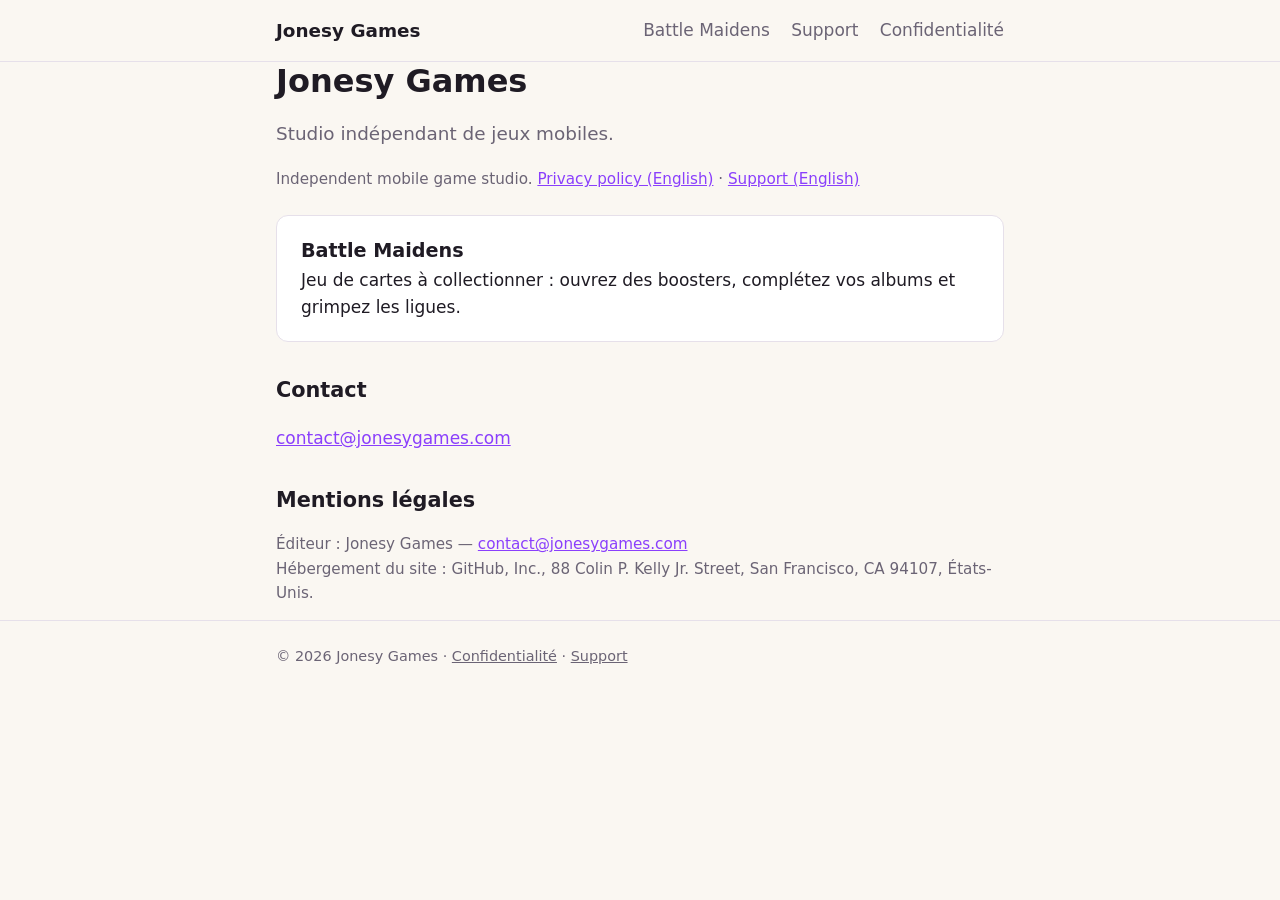
==== index.html @ e8c1fdba "Site studio : accueil, Battle Maidens, confidentialité FR/EN, support, app-ads.txt" ====
<!doctype html>
<html lang="fr">
<head>
  <meta charset="utf-8">
  <meta name="viewport" content="width=device-width, initial-scale=1">
  <title>Jonesy Games</title>
  <meta name="description" content="Jonesy Games, studio indépendant de jeux mobiles.">
  <link rel="icon" href="/favicon.svg" type="image/svg+xml">
  <link rel="stylesheet" href="/style.css">
</head>
<body>
  <header>
    <div class="wrap">
      <a class="brand" href="/">Jonesy Games</a>
      <nav>
        <a href="/battle-maidens/">Battle Maidens</a>
        <a href="/support/">Support</a>
        <a href="/privacy/">Confidentialité</a>
      </nav>
    </div>
  </header>

  <main class="wrap">
    <h1>Jonesy Games</h1>
    <p class="lead">Studio indépendant de jeux mobiles.</p>
    <p class="muted" lang="en">Independent mobile game studio. <a href="/en/privacy/">Privacy policy (English)</a> · <a href="/support/#en">Support (English)</a></p>

    <a class="card" href="/battle-maidens/">
      <strong>Battle Maidens</strong>
      Jeu de cartes à collectionner : ouvrez des boosters, complétez vos albums et grimpez les ligues.
    </a>

    <h2>Contact</h2>
    <p><a href="mailto:contact@jonesygames.com">contact@jonesygames.com</a></p>

    <h2>Mentions légales</h2>
    <p class="muted">
      Éditeur : Jonesy Games — <a href="mailto:contact@jonesygames.com">contact@jonesygames.com</a><br>
      Hébergement du site : GitHub, Inc., 88 Colin P. Kelly Jr. Street, San Francisco, CA 94107, États-Unis.
    </p>
  </main>

  <footer>
    <div class="wrap">© 2026 Jonesy Games · <a href="/privacy/">Confidentialité</a> · <a href="/support/">Support</a></div>
  </footer>
</body>
</html>
---- style.css ----
:root {
  --bg: #faf7f2;
  --surface: #ffffff;
  --text: #1f1b24;
  --muted: #6b6475;
  --accent: #8a3ffc;
  --border: #e6e0ea;
  color-scheme: light dark;
}

@media (prefers-color-scheme: dark) {
  :root {
    --bg: #15131a;
    --surface: #1f1c26;
    --text: #ece8f1;
    --muted: #a59eb0;
    --accent: #b88cff;
    --border: #322d3c;
  }
}

* { box-sizing: border-box; }

body {
  margin: 0;
  background: var(--bg);
  color: var(--text);
  font: 17px/1.6 system-ui, -apple-system, "Segoe UI", Roboto, sans-serif;
}

.wrap {
  max-width: 760px;
  margin: 0 auto;
  padding: 0 16px;
}

header {
  border-bottom: 1px solid var(--border);
}

header .wrap {
  display: flex;
  flex-wrap: wrap;
  align-items: center;
  justify-content: space-between;
  gap: 8px 24px;
  padding-top: 16px;
  padding-bottom: 16px;
}

.brand {
  font-weight: 700;
  font-size: 1.15rem;
  color: var(--text);
  text-decoration: none;
}

nav a {
  margin-left: 16px;
  color: var(--muted);
  text-decoration: none;
}

nav a:first-child { margin-left: 0; }
nav a:hover { color: var(--accent); }

main { padding: 32px 0 48px; }

h1 { font-size: 2rem; line-height: 1.2; margin: 0 0 16px; }
h2 { font-size: 1.3rem; margin: 32px 0 8px; }
h3 { font-size: 1.05rem; margin: 24px 0 4px; }

a { color: var(--accent); }

.lead { font-size: 1.15rem; color: var(--muted); }
.muted { color: var(--muted); font-size: 0.95rem; }

.card {
  display: block;
  margin-top: 24px;
  padding: 20px 24px;
  background: var(--surface);
  border: 1px solid var(--border);
  border-radius: 12px;
  color: var(--text);
  text-decoration: none;
}

.card:hover { border-color: var(--accent); }
.card strong { display: block; font-size: 1.2rem; }

.notice {
  padding: 12px 16px;
  border-left: 3px solid var(--accent);
  background: var(--surface);
  border-radius: 4px;
  font-size: 0.95rem;
}

table {
  width: 100%;
  border-collapse: collapse;
  font-size: 0.95rem;
}

th, td {
  text-align: left;
  vertical-align: top;
  padding: 8px;
  border-bottom: 1px solid var(--border);
}

.table-scroll { overflow-x: auto; }

footer {
  border-top: 1px solid var(--border);
  padding: 24px 0;
  color: var(--muted);
  font-size: 0.9rem;
}

footer a { color: var(--muted); }
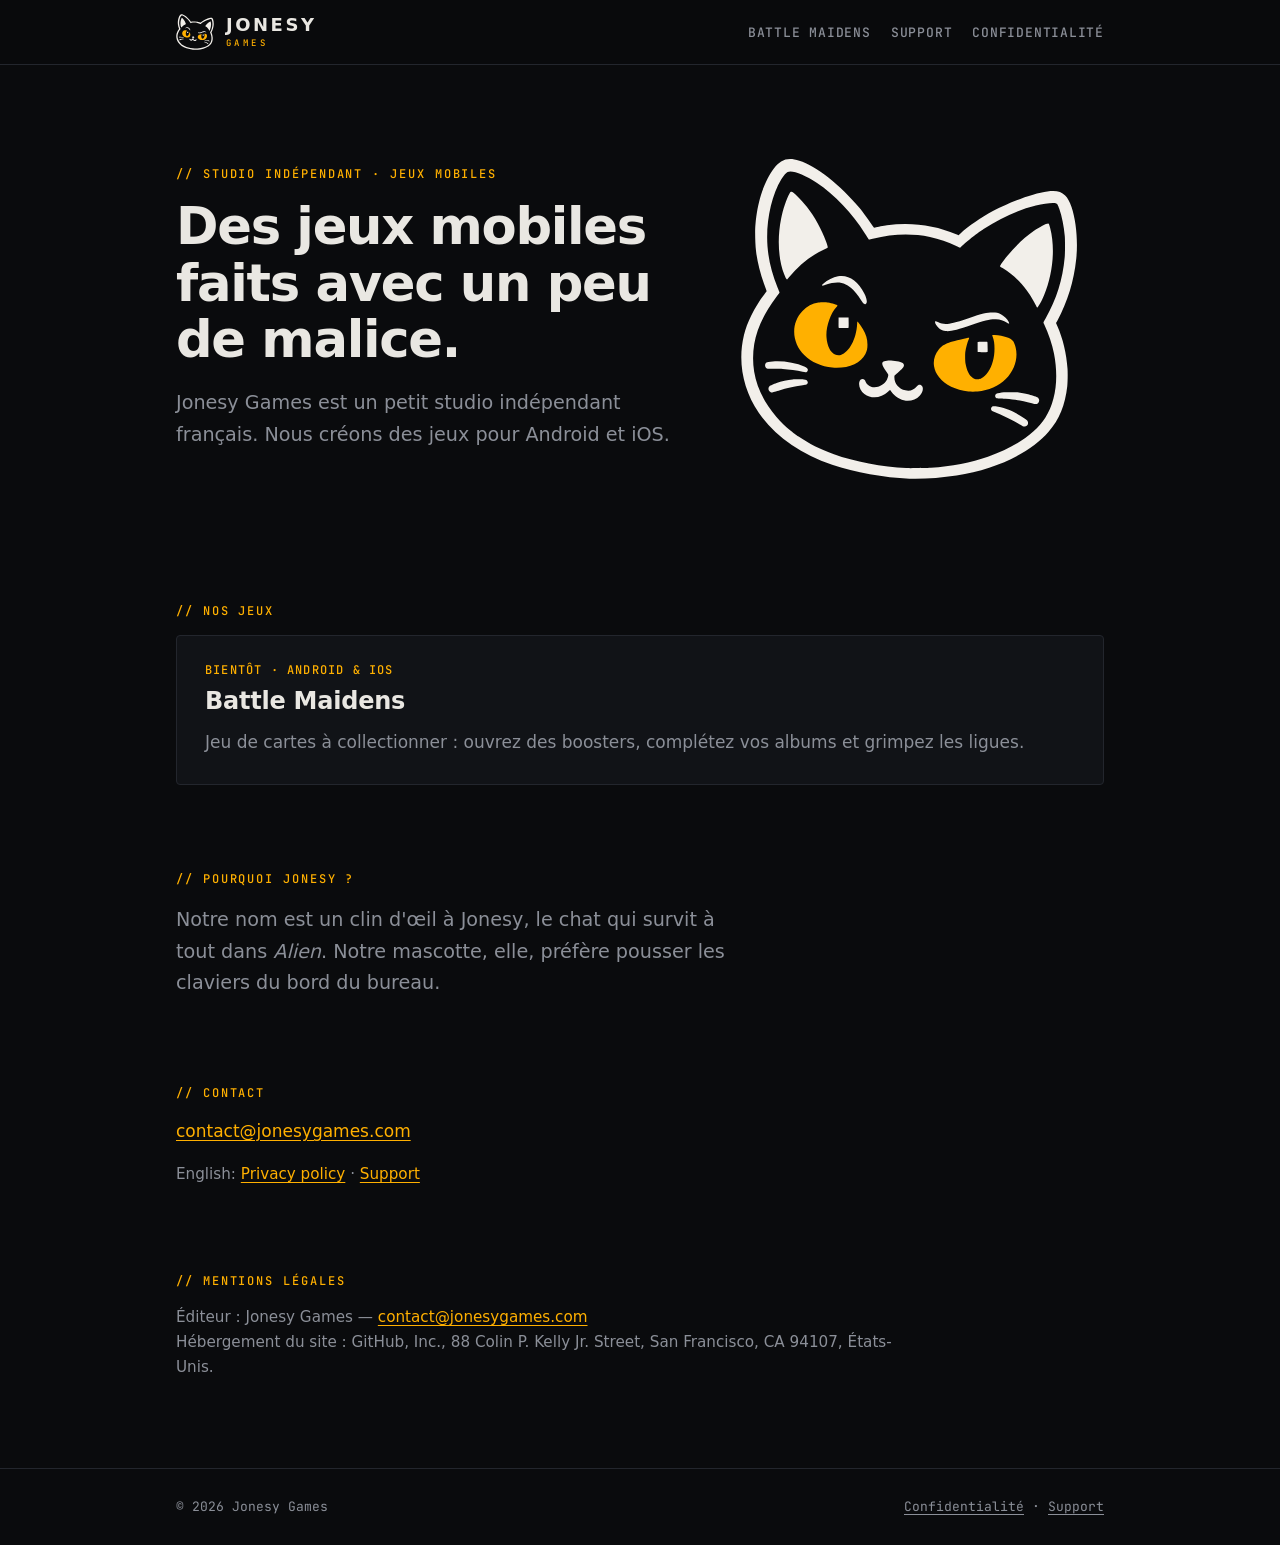
==== commit b35e2479: "Charte sombre, logo Jonesy (chat), favicons et aperçu de partage" ====
--- a/index.html
+++ b/index.html
@@ -5,13 +5,22 @@
   <meta name="viewport" content="width=device-width, initial-scale=1">
   <title>Jonesy Games</title>
   <meta name="description" content="Jonesy Games, studio indépendant de jeux mobiles.">
+  <meta name="theme-color" content="#0a0b0d">
+  <link rel="icon" href="/favicon.ico" sizes="48x48">
+  <link rel="apple-touch-icon" href="/apple-touch-icon.png">
+  <meta property="og:title" content="Jonesy Games">
+  <meta property="og:site_name" content="Jonesy Games">
+  <meta property="og:type" content="website">
+  <meta property="og:url" content="https://jonesygames.com/">
+  <meta property="og:image" content="https://jonesygames.com/og-image.png">
+  <meta property="og:locale" content="fr_FR">
   <link rel="icon" href="/favicon.svg" type="image/svg+xml">
   <link rel="stylesheet" href="/style.css">
 </head>
 <body>
   <header>
     <div class="wrap">
-      <a class="brand" href="/">Jonesy Games</a>
+      <a class="brand" href="/" aria-label="Jonesy Games, accueil"><img src="/logo.svg" alt=""><span class="word">Jonesy<small>games</small></span></a>
       <nav>
         <a href="/battle-maidens/">Battle Maidens</a>
         <a href="/support/">Support</a>
@@ -21,27 +30,46 @@
   </header>
 
   <main class="wrap">
-    <h1>Jonesy Games</h1>
-    <p class="lead">Studio indépendant de jeux mobiles.</p>
-    <p class="muted" lang="en">Independent mobile game studio. <a href="/en/privacy/">Privacy policy (English)</a> · <a href="/support/#en">Support (English)</a></p>
+    <section class="hero">
+      <div>
+        <span class="label">// Studio indépendant · jeux mobiles</span>
+        <h1>Des jeux mobiles faits avec un peu de malice.</h1>
+        <p class="lead">Jonesy Games est un petit studio indépendant français. Nous créons des jeux pour Android et iOS.</p>
+      </div>
+      <img class="hero-cat" src="/logo.svg" width="340" height="323" alt="Jonesy, le chat noir mascotte du studio">
+    </section>
 
-    <a class="card" href="/battle-maidens/">
-      <strong>Battle Maidens</strong>
-      Jeu de cartes à collectionner : ouvrez des boosters, complétez vos albums et grimpez les ligues.
-    </a>
+    <section class="section">
+      <span class="label">// Nos jeux</span>
+      <a class="game" href="/battle-maidens/">
+        <span class="status">Bientôt · Android &amp; iOS</span>
+        <strong>Battle Maidens</strong>
+        <span>Jeu de cartes à collectionner : ouvrez des boosters, complétez vos albums et grimpez les ligues.</span>
+      </a>
+    </section>
 
-    <h2>Contact</h2>
-    <p><a href="mailto:contact@jonesygames.com">contact@jonesygames.com</a></p>
+    <section class="section">
+      <span class="label">// Pourquoi Jonesy ?</span>
+      <p class="lead">Notre nom est un clin d'œil à Jonesy, le chat qui survit à tout dans <i>Alien</i>. Notre mascotte, elle, préfère pousser les claviers du bord du bureau.</p>
+    </section>
 
-    <h2>Mentions légales</h2>
-    <p class="muted">
-      Éditeur : Jonesy Games — <a href="mailto:contact@jonesygames.com">contact@jonesygames.com</a><br>
-      Hébergement du site : GitHub, Inc., 88 Colin P. Kelly Jr. Street, San Francisco, CA 94107, États-Unis.
-    </p>
+    <section class="section">
+      <span class="label">// Contact</span>
+      <p><a href="mailto:contact@jonesygames.com">contact@jonesygames.com</a></p>
+      <p class="muted" lang="en">English: <a href="/en/privacy/">Privacy policy</a> · <a href="/support/#en">Support</a></p>
+    </section>
+
+    <section class="section">
+      <span class="label">// Mentions légales</span>
+      <p class="muted">
+        Éditeur : Jonesy Games — <a href="mailto:contact@jonesygames.com">contact@jonesygames.com</a><br>
+        Hébergement du site : GitHub, Inc., 88 Colin P. Kelly Jr. Street, San Francisco, CA 94107, États-Unis.
+      </p>
+    </section>
   </main>
 
   <footer>
-    <div class="wrap">© 2026 Jonesy Games · <a href="/privacy/">Confidentialité</a> · <a href="/support/">Support</a></div>
+    <div class="wrap"><span>© 2026 Jonesy Games</span><span><a href="/privacy/">Confidentialité</a> · <a href="/support/">Support</a></span></div>
   </footer>
 </body>
 </html>
--- a/style.css
+++ b/style.css
@@ -1,22 +1,26 @@
+@font-face {
+  font-family: "Space Grotesk";
+  src: url(/fonts/space-grotesk-latin.woff2) format("woff2");
+  font-weight: 300 700;
+  font-display: swap;
+}
+
+@font-face {
+  font-family: "JetBrains Mono";
+  src: url(/fonts/jetbrains-mono-latin.woff2) format("woff2");
+  font-weight: 100 800;
+  font-display: swap;
+}
+
 :root {
-  --bg: #faf7f2;
-  --surface: #ffffff;
-  --text: #1f1b24;
-  --muted: #6b6475;
-  --accent: #8a3ffc;
-  --border: #e6e0ea;
-  color-scheme: light dark;
-}
-
-@media (prefers-color-scheme: dark) {
-  :root {
-    --bg: #15131a;
-    --surface: #1f1c26;
-    --text: #ece8f1;
-    --muted: #a59eb0;
-    --accent: #b88cff;
-    --border: #322d3c;
-  }
+  --bg: #0a0b0d;
+  --panel: #111317;
+  --line: #23262d;
+  --text: #e9e7e2;
+  --muted: #8b8f98;
+  --amber: #ffb000;
+  --mono: "JetBrains Mono", ui-monospace, Consolas, monospace;
+  color-scheme: dark;
 }
 
 * { box-sizing: border-box; }
@@ -25,17 +29,29 @@
   margin: 0;
   background: var(--bg);
   color: var(--text);
-  font: 17px/1.6 system-ui, -apple-system, "Segoe UI", Roboto, sans-serif;
-}
+  font: 17px/1.65 "Space Grotesk", system-ui, sans-serif;
+  -webkit-font-smoothing: antialiased;
+}
+
+::selection { background: var(--amber); color: var(--bg); }
 
 .wrap {
-  max-width: 760px;
+  max-width: 960px;
   margin: 0 auto;
   padding: 0 16px;
 }
 
+a { color: var(--amber); text-underline-offset: 3px; }
+
+/* En-tête */
+
 header {
-  border-bottom: 1px solid var(--border);
+  position: sticky;
+  top: 0;
+  z-index: 10;
+  background: rgb(10 11 13 / 0.85);
+  backdrop-filter: blur(10px);
+  border-bottom: 1px solid var(--line);
 }
 
 header .wrap {
@@ -44,79 +60,155 @@
   align-items: center;
   justify-content: space-between;
   gap: 8px 24px;
-  padding-top: 16px;
-  padding-bottom: 16px;
+  padding-top: 14px;
+  padding-bottom: 14px;
 }
 
 .brand {
-  font-weight: 700;
-  font-size: 1.15rem;
+  display: flex;
+  align-items: center;
+  gap: 12px;
   color: var(--text);
   text-decoration: none;
 }
 
+.brand img { width: 38px; height: auto; display: block; }
+
+.word {
+  font-weight: 600;
+  font-size: 18px;
+  letter-spacing: 0.14em;
+  text-transform: uppercase;
+  line-height: 1;
+}
+
+.word small {
+  display: block;
+  margin-top: 5px;
+  font: 500 9px/1 var(--mono);
+  letter-spacing: 0.38em;
+  color: var(--amber);
+}
+
+nav { display: flex; flex-wrap: wrap; gap: 4px 20px; }
+
 nav a {
-  margin-left: 16px;
+  font: 500 13px/1 var(--mono);
+  letter-spacing: 0.06em;
+  text-transform: uppercase;
   color: var(--muted);
   text-decoration: none;
-}
-
-nav a:first-child { margin-left: 0; }
-nav a:hover { color: var(--accent); }
-
-main { padding: 32px 0 48px; }
-
-h1 { font-size: 2rem; line-height: 1.2; margin: 0 0 16px; }
-h2 { font-size: 1.3rem; margin: 32px 0 8px; }
-h3 { font-size: 1.05rem; margin: 24px 0 4px; }
-
-a { color: var(--accent); }
-
-.lead { font-size: 1.15rem; color: var(--muted); }
+  padding: 6px 0;
+}
+
+nav a:hover, nav a[aria-current] { color: var(--text); }
+nav a[aria-current]::before { content: "> "; color: var(--amber); }
+
+/* Contenu */
+
+main.wrap { padding-top: 56px; padding-bottom: 72px; }
+
+h1 {
+  font-size: clamp(2rem, 5vw, 3.2rem);
+  line-height: 1.1;
+  letter-spacing: -0.025em;
+  font-weight: 600;
+  margin: 0 0 20px;
+}
+
+h2 {
+  font-size: 1.4rem;
+  letter-spacing: -0.01em;
+  font-weight: 600;
+  margin: 48px 0 12px;
+}
+
+h3 { font-size: 1.05rem; font-weight: 600; margin: 28px 0 6px; }
+
+.label {
+  display: block;
+  font: 500 12px/1 var(--mono);
+  letter-spacing: 0.16em;
+  text-transform: uppercase;
+  color: var(--amber);
+  margin-bottom: 18px;
+}
+
+.lead { font-size: 1.2rem; color: var(--muted); max-width: 560px; }
 .muted { color: var(--muted); font-size: 0.95rem; }
 
-.card {
-  display: block;
-  margin-top: 24px;
-  padding: 20px 24px;
-  background: var(--surface);
-  border: 1px solid var(--border);
-  border-radius: 12px;
+/* Accueil */
+
+.hero {
+  display: grid;
+  grid-template-columns: 1.3fr 1fr;
+  align-items: center;
+  gap: 32px;
+  min-height: 44vh;
+}
+
+.hero-cat { width: 100%; max-width: 340px; justify-self: center; height: auto; }
+
+@media (max-width: 720px) {
+  .hero { grid-template-columns: 1fr; min-height: 0; }
+  .hero-cat { max-width: 220px; grid-row: 1; }
+}
+
+.section { margin-top: 88px; }
+
+.game {
+  display: grid;
+  gap: 6px;
+  padding: 28px;
+  background: var(--panel);
+  border: 1px solid var(--line);
+  border-radius: 4px;
   color: var(--text);
   text-decoration: none;
-}
-
-.card:hover { border-color: var(--accent); }
-.card strong { display: block; font-size: 1.2rem; }
+  transition: border-color 0.15s;
+}
+
+.game:hover { border-color: var(--amber); }
+.game strong { font-size: 1.5rem; letter-spacing: -0.01em; }
+.game .status { font: 500 12px/1 var(--mono); letter-spacing: 0.1em; text-transform: uppercase; color: var(--amber); }
+.game span:last-child { color: var(--muted); }
 
 .notice {
-  padding: 12px 16px;
-  border-left: 3px solid var(--accent);
-  background: var(--surface);
-  border-radius: 4px;
+  padding: 14px 18px;
+  border-left: 2px solid var(--amber);
+  background: var(--panel);
   font-size: 0.95rem;
 }
 
-table {
-  width: 100%;
-  border-collapse: collapse;
-  font-size: 0.95rem;
-}
+table { width: 100%; border-collapse: collapse; font-size: 0.95rem; }
 
 th, td {
   text-align: left;
   vertical-align: top;
-  padding: 8px;
-  border-bottom: 1px solid var(--border);
-}
+  padding: 10px 8px;
+  border-bottom: 1px solid var(--line);
+}
+
+th { font: 500 12px/1.4 var(--mono); letter-spacing: 0.08em; text-transform: uppercase; color: var(--muted); }
 
 .table-scroll { overflow-x: auto; }
 
+hr { border: 0; border-top: 1px solid var(--line); margin: 64px 0; }
+
+code { font-family: var(--mono); font-size: 0.9em; }
+
+/* Pied de page */
+
 footer {
-  border-top: 1px solid var(--border);
-  padding: 24px 0;
+  border-top: 1px solid var(--line);
+  padding: 28px 0;
   color: var(--muted);
-  font-size: 0.9rem;
-}
-
+  font: 13px/1.6 var(--mono);
+}
+
+footer .wrap { display: flex; flex-wrap: wrap; justify-content: space-between; gap: 8px 24px; }
 footer a { color: var(--muted); }
+footer a:hover { color: var(--text); }
+
+/* Longueur de ligne confortable pour les pages de texte */
+main > p, main > ul, main > ol, main section > p, main section > ol { max-width: 720px; }
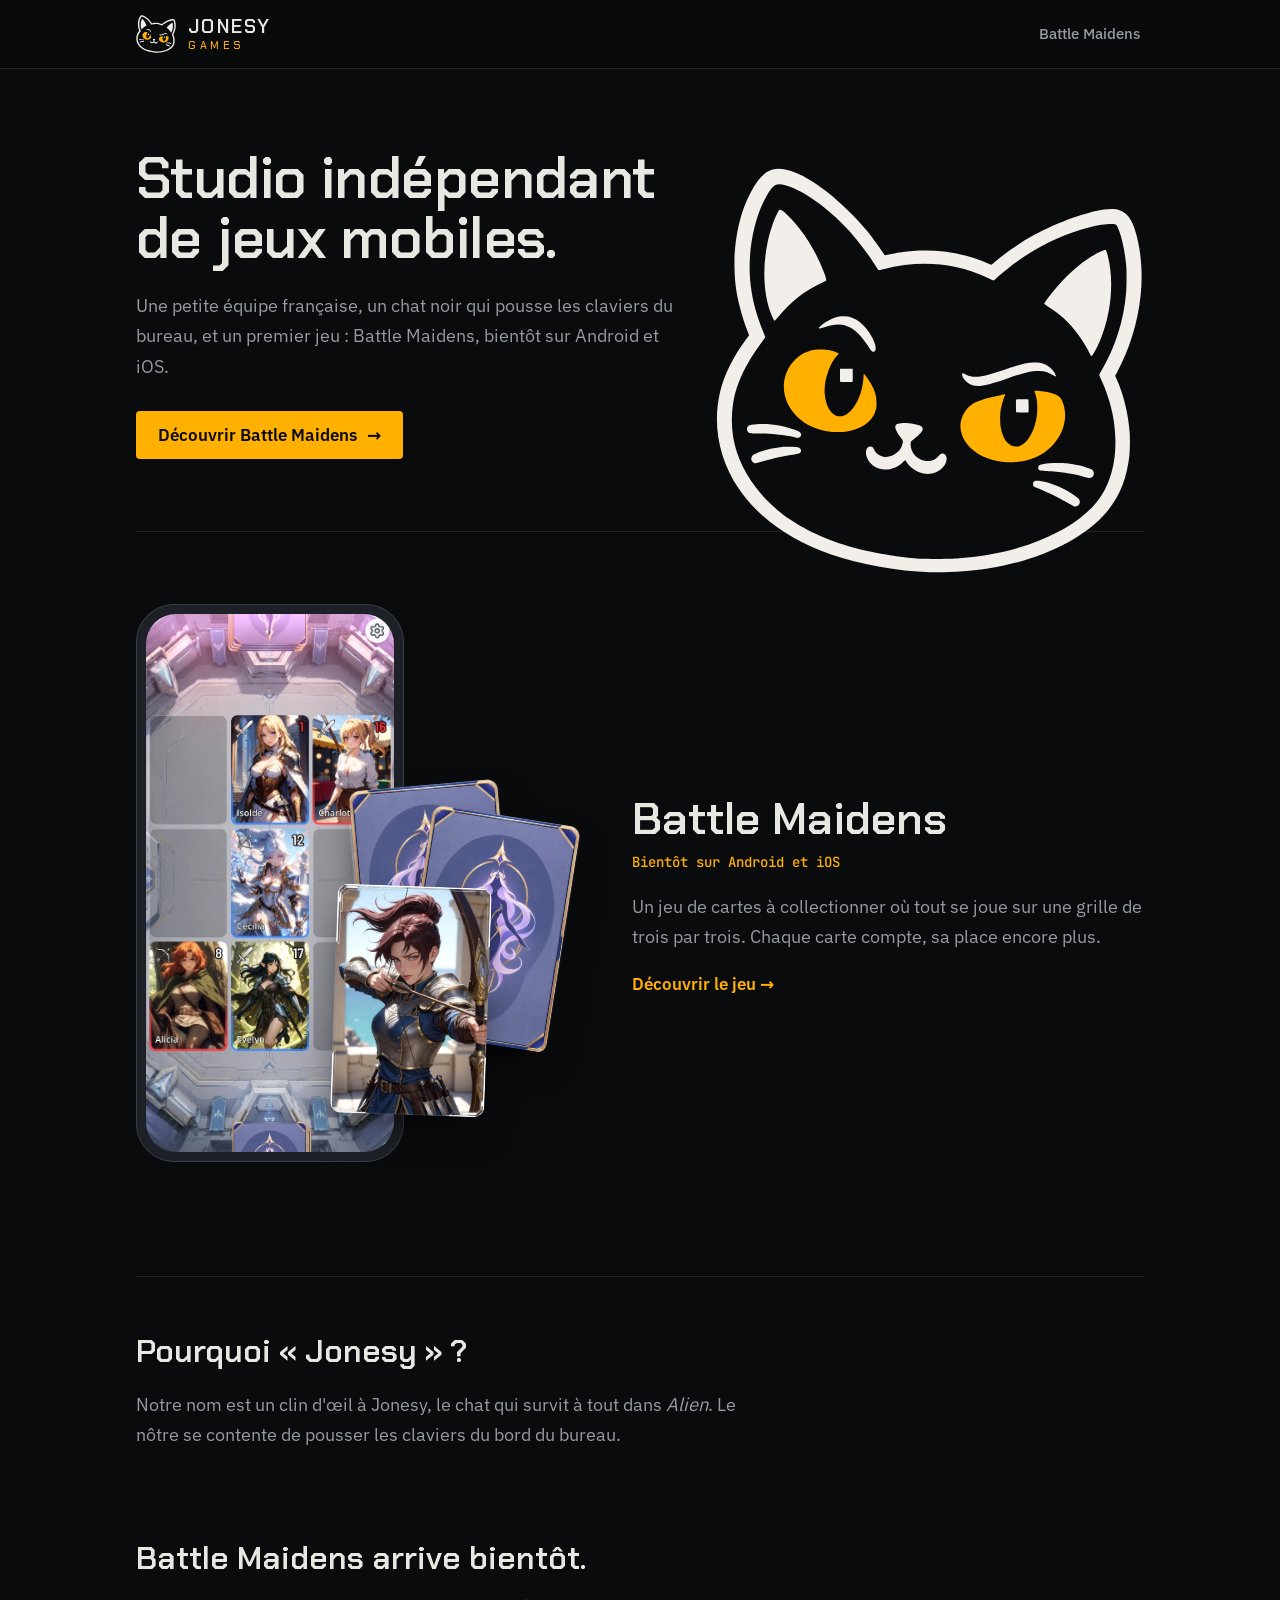
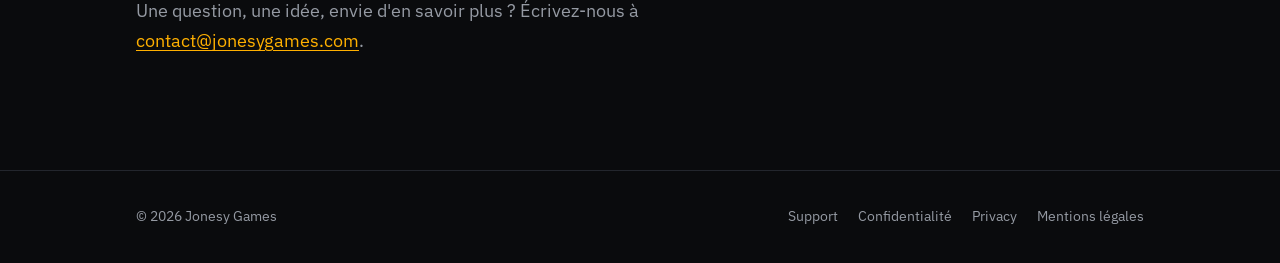
==== commit b7ec1548: "Refonte de la vitrine : section Battle Maidens, typo Chakra Petch, chat animé, mentions légales - Se" ====
--- a/index.html
+++ b/index.html
@@ -4,7 +4,7 @@
   <meta charset="utf-8">
   <meta name="viewport" content="width=device-width, initial-scale=1">
   <title>Jonesy Games</title>
-  <meta name="description" content="Jonesy Games, studio indépendant de jeux mobiles.">
+  <meta name="description" content="Jonesy Games, studio indépendant de jeux mobiles. Premier jeu : Battle Maidens, bientôt sur Android et iOS.">
   <meta name="theme-color" content="#0a0b0d">
   <link rel="icon" href="/favicon.ico" sizes="48x48">
   <link rel="apple-touch-icon" href="/apple-touch-icon.png">
@@ -23,8 +23,6 @@
       <a class="brand" href="/" aria-label="Jonesy Games, accueil"><img src="/logo.svg" alt=""><span class="word">Jonesy<small>games</small></span></a>
       <nav>
         <a href="/battle-maidens/">Battle Maidens</a>
-        <a href="/support/">Support</a>
-        <a href="/privacy/">Confidentialité</a>
       </nav>
     </div>
   </header>
@@ -32,44 +30,55 @@
   <main class="wrap">
     <section class="hero">
       <div>
-        <span class="label">// Studio indépendant · jeux mobiles</span>
-        <h1>Des jeux mobiles faits avec un peu de malice.</h1>
-        <p class="lead">Jonesy Games est un petit studio indépendant français. Nous créons des jeux pour Android et iOS.</p>
+        <h1>Studio indépendant de jeux mobiles.</h1>
+        <p class="lead">Une petite équipe française, un chat noir qui pousse les claviers du bureau, et un premier jeu : Battle Maidens, bientôt sur Android et iOS.</p>
+        <a class="button" href="#battle-maidens">Découvrir Battle Maidens <span aria-hidden="true">→</span></a>
       </div>
-      <img class="hero-cat" src="/logo.svg" width="340" height="323" alt="Jonesy, le chat noir mascotte du studio">
+      <svg class="hero-cat" xmlns="http://www.w3.org/2000/svg" viewBox="163 182 919 874" role="img" aria-label="Jonesy, le chat noir mascotte du studio">
+        <path fill="#0A0B0D" d="M625.5 1047.7C579.6 1046.2 530.7 1039.7 481.2 1028.5C380.6 1005.7 304.2 965.7 247.6 906.2C214.0 871.0 188.1 823.9 178.2 779.9C164.7 719.8 170.9 667.8 198.2 611.8C207.8 592.1 219.8 572.6 233.6 554.3C241.4 544.0 241.3 544.5 237.5 535.0C224.3 501.7 214.4 463.8 211.0 433.8C208.7 412.6 208.0 383.1 209.4 367.0C212.3 335.0 216.6 312.0 224.6 285.6C232.2 260.3 246.7 230.9 259.7 214.2C264.5 208.2 274.1 199.2 278.9 196.4C292.1 188.6 303.8 187.9 324.0 194.0C368.6 207.5 435.3 259.6 486.3 320.8C496.2 332.7 513.5 356.3 522.2 369.8C525.3 374.5 525.8 375.0 528.5 375.0C529.7 375.0 531.5 374.8 532.5 374.5C539.9 372.3 567.2 367.7 580.5 366.3C635.9 360.6 697.4 370.3 747.9 392.7C755.6 396.2 756.9 396.0 762.2 391.4C786.1 370.2 818.6 347.8 851.2 330.0C908.9 298.6 988.0 272.9 1017.3 276.0C1027.5 277.1 1035.0 280.6 1042.6 287.9C1049.5 294.6 1054.7 304.1 1059.8 319.2C1072.5 357.5 1077.3 409.1 1072.5 455.0C1066.2 514.2 1049.4 569.6 1022.3 619.7C1016.9 629.9 1016.9 629.9 1021.0 638.9C1039.4 679.4 1050.3 732.9 1049.3 777.7C1048.1 834.7 1030.8 883.1 997.8 921.3C949.1 977.9 854.3 1022.8 748.8 1039.2C708.3 1045.5 660.5 1048.8 625.5 1047.7Z"/>
+        <path fill="#F2EFEA" fill-rule="evenodd" d="M623.5 1049.7C555.4 1047.5 476.8 1033.5 414.8 1012.5C328.5 983.3 258.2 933.5 216.4 872.0C173.5 808.9 159.1 733.8 176.3 663.0C184.7 628.5 205.2 587.3 231.3 552.8C234.6 548.4 237.5 544.5 237.7 544.1C237.9 543.7 237.0 540.9 235.5 537.1C222.3 503.7 212.4 465.8 209.0 435.8C206.7 414.4 205.9 381.5 207.4 365.0C210.3 332.8 214.6 310.0 222.6 283.6C230.2 258.3 244.7 228.9 257.7 212.2C262.5 206.2 272.1 197.2 276.9 194.4C290.5 186.3 304.8 185.6 326.0 192.0C370.6 205.5 437.3 257.6 488.3 318.8C498.3 330.8 515.7 354.6 524.4 368.1C527.7 373.1 527.8 373.2 531.3 372.3C536.5 371.0 554.5 367.5 563.0 366.3C625.9 356.9 693.8 365.8 749.9 390.7C752.7 392.0 755.3 393.0 755.5 393.0C755.8 393.0 757.9 391.4 760.2 389.4C784.1 368.2 816.6 345.8 849.2 328.0C895.8 302.6 959.6 279.6 996.6 274.8C1020.4 271.7 1032.8 274.6 1044.6 285.9C1051.5 292.6 1056.7 302.1 1061.8 317.2C1074.6 355.9 1079.5 409.5 1074.5 457.0C1068.2 516.8 1051.4 571.4 1023.5 623.4L1019.9 630.0L1023.4 637.9C1038.5 671.9 1048.3 712.8 1051.0 753.4C1051.8 764.2 1051.4 790.6 1050.3 800.2C1044.7 850.7 1028.7 889.8 999.8 923.3C951.1 979.9 856.3 1024.8 750.8 1041.2C709.4 1047.6 661.0 1050.9 623.5 1049.7ZM681.8 1020.3C736.8 1016.4 791.4 1005.8 835.8 990.4C909.4 964.7 964.2 927.7 990.9 885.4C1019.3 840.5 1027.5 779.6 1014.4 712.0C1009.7 687.5 999.7 657.8 987.8 633.0C986.8 631.0 986.0 628.8 986.0 628.3C986.0 627.7 988.7 622.5 992.0 616.8C1021.1 566.2 1038.0 512.3 1043.3 453.4C1044.4 441.3 1044.6 406.5 1043.6 395.8C1041.0 367.1 1035.9 342.0 1028.7 321.5C1024.9 310.8 1023.3 307.9 1020.8 307.1C1013.1 304.4 989.0 306.9 965.4 312.8C917.3 324.8 868.5 346.8 824.2 376.2C816.7 381.2 815.3 382.2 803.0 391.3C790.9 400.3 767.7 419.7 762.8 424.9C762.0 425.8 760.8 426.5 760.2 426.5C759.6 426.5 755.8 424.8 751.7 422.8C727.8 410.9 703.8 402.5 679.2 397.5C629.1 387.3 577.2 389.0 524.5 402.5C520.3 403.6 516.1 404.5 515.4 404.5C513.8 404.5 514.3 405.3 503.8 388.8C467.3 331.8 422.8 285.1 373.0 251.7C338.9 228.8 306.8 216.8 294.4 222.4C290.0 224.3 283.7 231.7 277.4 242.1C249.9 287.6 235.2 358.6 240.0 422.8C242.7 459.5 251.6 495.5 267.5 534.5C269.5 539.3 271.4 544.3 271.9 545.6C272.8 548.4 273.7 546.8 263.4 560.4C231.5 602.6 211.0 646.3 204.2 686.2C200.1 711.0 200.0 737.0 204.0 761.2C211.0 803.6 231.4 845.0 263.7 882.5C274.9 895.5 289.9 910.0 302.8 920.3C313.2 928.6 316.2 930.8 324.0 936.1C352.5 955.5 381.5 970.0 419.6 984.0C473.4 1003.7 552.3 1018.7 614.5 1021.2C625.0 1021.6 671.9 1021.0 681.8 1020.3ZM930.0 908.1C928.5 907.3 922.4 903.9 916.5 900.5C898.4 890.1 872.5 877.6 852.1 869.5C846.8 867.4 845.3 866.1 844.5 863.2C843.5 858.9 845.7 855.0 849.8 854.2C850.7 854.0 853.8 854.2 856.6 854.5C880.6 857.2 913.1 871.0 935.9 888.0C942.0 892.5 943.2 893.9 944.1 897.2C946.3 905.4 937.6 912.1 930.0 908.1ZM954.8 846.2C928.8 839.5 914.8 837.1 883.5 834.2C881.8 834.0 875.8 833.7 870.3 833.5C859.2 833.2 857.7 832.8 856.3 830.0C854.3 826.2 855.9 821.9 859.9 820.3C862.2 819.4 871.0 817.8 878.8 816.9C885.7 816.1 909.0 816.1 915.8 816.9C924.2 818.0 937.9 820.4 944.2 822.0C950.8 823.6 966.2 828.6 969.0 830.0C976.9 834.0 975.9 845.7 967.6 848.0C964.9 848.7 964.1 848.6 954.8 846.2ZM614.0 839.5C599.4 837.9 583.8 828.3 575.0 815.5C573.4 813.1 571.7 810.9 571.5 810.7C571.2 810.6 569.0 812.3 566.5 814.6C547.4 832.8 520.9 835.5 501.9 821.0C491.6 813.2 485.6 799.2 488.2 789.0C489.6 783.6 492.4 781.0 497.0 781.0C501.3 781.0 503.4 782.9 505.5 788.8C507.8 794.9 516.7 801.5 524.9 803.0C538.3 805.6 556.4 796.1 562.8 783.2C564.6 779.6 566.5 772.9 566.5 770.3C566.5 769.0 565.3 767.0 561.5 761.6C550.0 745.4 547.7 738.3 552.5 734.3C554.4 732.7 556.5 732.1 563.1 731.5C575.4 730.2 598.4 733.7 605.4 738.0C609.1 740.3 609.9 744.1 607.5 748.2C605.7 751.5 595.8 761.1 588.9 766.4C585.9 768.8 583.5 771.0 583.3 771.6C583.2 772.2 583.0 774.6 583.0 776.8C583.0 793.3 595.5 808.0 612.6 811.5C625.3 814.2 636.0 810.5 643.3 801.1C647.2 796.2 650.4 795.0 654.5 797.1C662.9 801.4 661.4 815.2 651.4 826.2C642.5 836.0 628.2 841.0 614.0 839.5ZM248.8 816.3C242.0 813.8 240.4 805.0 245.9 799.8C247.5 798.3 257.3 793.9 264.5 791.4C276.9 787.2 295.1 783.2 307.8 782.0C315.0 781.3 331.7 781.4 338.1 782.1C344.5 782.7 346.5 783.7 347.9 786.6C349.2 789.2 349.3 790.4 348.3 792.6C346.8 796.1 346.0 796.4 335.1 798.0C311.4 801.4 289.4 806.1 273.8 811.0C263.6 814.2 253.4 817.0 252.2 817.0C251.4 817.0 249.9 816.6 248.8 816.3ZM334.8 761.2C320.2 758.1 297.5 755.0 281.6 754.0C277.3 753.7 266.4 753.5 257.5 753.5C239.1 753.4 238.1 753.3 235.3 749.9C232.2 746.0 233.2 739.0 237.3 736.5C239.4 735.1 244.7 734.2 254.1 733.5C282.8 731.4 314.8 736.6 341.0 747.7C348.1 750.7 350.6 754.5 348.3 759.0C346.3 762.8 343.9 763.2 334.8 761.2ZM808.3 708.2C808.1 708.0 808.0 701.8 808.0 694.5L808.0 681.1L809.9 680.8C812.5 680.4 833.6 680.4 834.3 680.9C835.0 681.3 835.5 706.8 834.8 707.9C834.4 708.6 809.0 708.8 808.3 708.2ZM721.7 651.5C715.2 650.6 709.4 648.2 704.2 644.4C696.0 638.3 690.0 626.5 694.2 624.8C694.6 624.7 697.5 625.8 700.6 627.2C708.9 631.2 713.2 632.2 721.8 632.2C733.9 632.1 747.2 628.9 781.8 617.5C821.6 604.4 832.4 601.8 848.5 601.8C859.2 601.8 862.7 602.5 870.8 606.2C878.9 610.1 888.0 618.7 891.8 626.3C894.7 632.1 893.5 632.9 887.5 629.1C877.3 622.5 869.6 620.1 857.5 619.7C842.0 619.1 827.5 622.5 791.0 635.3C753.3 648.5 733.5 653.2 721.7 651.5ZM432.6 642.8C432.2 642.3 432.0 638.2 432.1 628.7L432.2 615.2L445.8 615.2L459.2 615.2L459.4 628.7C459.5 638.2 459.3 642.3 458.9 642.8C458.5 643.4 455.8 643.5 445.8 643.5C435.7 643.5 433.0 643.4 432.6 642.8ZM968.1 587.4C967.8 587.0 966.9 585.3 966.1 583.5C961.5 573.3 949.9 554.0 941.5 542.8C922.2 516.7 902.1 498.2 875.4 481.7C871.0 478.9 868.5 477.1 868.5 476.5C868.5 475.5 870.3 472.6 876.0 464.7C899.5 432.4 931.5 400.6 959.5 381.7C975.5 370.9 994.7 361.1 998.9 361.6C1000.6 361.8 1001.7 364.4 1004.2 374.0C1018.1 428.0 1011.7 497.0 987.3 555.7C981.2 570.3 971.4 588.0 969.3 588.0C968.9 588.0 968.4 587.7 968.1 587.4ZM501.0 578.1C499.7 577.5 497.7 575.0 492.7 567.5C482.5 552.6 478.3 547.3 471.3 540.2C463.9 532.8 459.4 529.6 451.4 525.7C436.1 518.4 420.8 518.7 396.9 526.9C389.1 529.5 388.4 529.7 387.7 528.9C386.7 527.9 387.3 527.0 391.4 523.4C401.9 514.0 417.3 506.4 430.8 503.7C457.9 498.3 484.5 515.7 501.7 550.0C509.0 564.4 510.5 575.7 505.5 578.2C503.7 579.2 503.1 579.2 501.0 578.1ZM290.8 510.7C288.9 507.6 287.7 505.0 285.1 498.4C269.2 458.5 266.0 401.6 276.8 348.5C282.0 322.6 291.0 295.8 299.6 280.3C301.9 276.1 302.6 275.5 304.8 275.5C309.8 275.5 329.7 295.3 346.3 316.5C368.1 344.5 386.2 377.3 398.5 410.8C401.2 418.2 403.2 425.0 402.9 426.3C402.8 426.8 400.2 428.2 395.8 430.2C357.8 447.3 326.1 472.1 298.2 506.7C295.7 509.8 293.4 512.3 292.9 512.4C292.4 512.5 291.6 511.9 290.8 510.7Z"/>
+        <path fill="#FFB000" fill-rule="evenodd" d="M783.2 814.5C748.9 810.9 719.6 796.7 703.9 776.2C695.9 765.6 692.3 757.7 690.2 746.2C687.5 731.3 692.3 714.1 702.5 701.9C715.0 686.9 727.9 681.5 776.9 671.0C782.0 669.9 784.7 669.5 785.0 669.8C785.4 670.2 784.9 671.6 783.8 674.0C780.3 681.6 776.4 696.4 774.9 707.0C773.8 715.1 774.1 732.6 775.4 739.5C778.8 757.0 783.3 766.9 791.3 774.5C797.1 780.0 800.2 781.2 807.5 781.2C813.1 781.2 813.3 781.2 817.2 779.4C825.4 775.5 830.4 770.8 836.6 761.5C847.5 745.1 853.6 722.4 853.6 699.0C853.6 685.3 852.4 677.7 848.7 667.1C846.8 661.9 846.9 661.9 853.6 662.2C878.9 663.7 899.2 670.5 904.3 679.3C906.5 683.1 909.8 691.6 910.9 696.3C917.8 725.4 907.6 757.3 884.0 781.0C865.6 799.6 837.4 812.0 807.8 814.5C800.8 815.1 789.0 815.1 783.2 814.5ZM415.3 750.0C386.2 747.6 358.7 735.5 340.0 717.0C305.0 682.2 302.7 630.9 334.7 597.6C346.9 584.9 360.8 577.5 377.8 574.7C383.8 573.7 398.0 573.5 403.5 574.5C414.0 576.2 428.7 580.7 429.3 582.3C429.5 582.7 427.9 584.8 425.9 587.0C409.3 605.2 397.3 642.0 399.5 668.1C401.4 692.0 409.7 708.6 422.5 714.7C426.7 716.7 433.6 717.1 438.3 715.8C460.8 709.3 480.4 672.3 482.3 632.6C482.5 629.0 482.8 626.0 483.0 626.0C484.0 626.0 493.9 639.6 497.8 646.3C506.7 661.7 510.1 673.3 510.2 687.8C510.3 698.4 508.9 704.6 504.7 713.1C491.9 738.7 456.5 753.3 415.3 750.0Z"/>
+        <ellipse class="lid" cx="411" cy="662" rx="114" ry="101" fill="#0A0B0D"/>
+        <ellipse class="lid" cx="805" cy="733" rx="131" ry="94" fill="#0A0B0D"/>
+      </svg>
     </section>
 
-    <section class="section">
-      <span class="label">// Nos jeux</span>
-      <a class="game" href="/battle-maidens/">
-        <span class="status">Bientôt · Android &amp; iOS</span>
-        <strong>Battle Maidens</strong>
-        <span>Jeu de cartes à collectionner : ouvrez des boosters, complétez vos albums et grimpez les ligues.</span>
-      </a>
+    <section class="game" id="battle-maidens">
+      <div class="showcase">
+        <div class="phone"><img src="/img/battle-maidens-combat.webp" width="595" height="1288" alt="Écran de combat de Battle Maidens : des cartes de personnages placées sur une grille de trois par trois." loading="lazy"></div>
+        <img class="card c1" src="/img/card-back.webp" width="392" height="584" alt="" loading="lazy">
+        <img class="card c2" src="/img/card-back.webp" width="392" height="584" alt="" loading="lazy">
+        <img class="card c3" src="/img/card-tessa.webp" width="392" height="584" alt="Carte de Tessa, archère en armure." loading="lazy">
+      </div>
+      <div>
+        <h2>Battle Maidens</h2>
+        <p class="status">Bientôt sur Android et iOS</p>
+        <p class="lead">Un jeu de cartes à collectionner où tout se joue sur une grille de trois par trois. Chaque carte compte, sa place encore plus.</p>
+        <p><a class="more" href="/battle-maidens/">Découvrir le jeu <span aria-hidden="true">→</span></a></p>
+      </div>
     </section>
 
-    <section class="section">
-      <span class="label">// Pourquoi Jonesy ?</span>
-      <p class="lead">Notre nom est un clin d'œil à Jonesy, le chat qui survit à tout dans <i>Alien</i>. Notre mascotte, elle, préfère pousser les claviers du bord du bureau.</p>
+    <section class="about">
+      <h2>Pourquoi « Jonesy » ?</h2>
+      <p class="lead">Notre nom est un clin d'œil à Jonesy, le chat qui survit à tout dans <i>Alien</i>. Le nôtre se contente de pousser les claviers du bord du bureau.</p>
     </section>
 
-    <section class="section">
-      <span class="label">// Contact</span>
-      <p><a href="mailto:contact@jonesygames.com">contact@jonesygames.com</a></p>
-      <p class="muted" lang="en">English: <a href="/en/privacy/">Privacy policy</a> · <a href="/support/#en">Support</a></p>
-    </section>
-
-    <section class="section">
-      <span class="label">// Mentions légales</span>
-      <p class="muted">
-        Éditeur : Jonesy Games — <a href="mailto:contact@jonesygames.com">contact@jonesygames.com</a><br>
-        Hébergement du site : GitHub, Inc., 88 Colin P. Kelly Jr. Street, San Francisco, CA 94107, États-Unis.
-      </p>
+    <section class="closing">
+      <h2>Battle Maidens arrive bientôt.</h2>
+      <p class="lead">Une question, une idée, envie d'en savoir plus ? Écrivez-nous à <a href="mailto:contact@jonesygames.com">contact@jonesygames.com</a>.</p>
     </section>
   </main>
 
   <footer>
-    <div class="wrap"><span>© 2026 Jonesy Games</span><span><a href="/privacy/">Confidentialité</a> · <a href="/support/">Support</a></span></div>
+    <div class="wrap">
+      <span>© 2026 Jonesy Games</span>
+      <nav aria-label="Liens utiles">
+        <a href="/support/">Support</a>
+        <a href="/privacy/">Confidentialité</a>
+        <a href="/en/privacy/" lang="en">Privacy</a>
+        <a href="/mentions-legales/">Mentions légales</a>
+      </nav>
+    </div>
   </footer>
 </body>
 </html>
--- a/style.css
+++ b/style.css
@@ -1,14 +1,28 @@
 @font-face {
-  font-family: "Space Grotesk";
-  src: url(/fonts/space-grotesk-latin.woff2) format("woff2");
-  font-weight: 300 700;
+  font-family: "Chakra Petch";
+  src: url(/fonts/chakra-petch-500-latin.woff2) format("woff2");
+  font-weight: 500;
+  font-display: swap;
+}
+
+@font-face {
+  font-family: "Chakra Petch";
+  src: url(/fonts/chakra-petch-600-latin.woff2) format("woff2");
+  font-weight: 600;
+  font-display: swap;
+}
+
+@font-face {
+  font-family: "IBM Plex Sans";
+  src: url(/fonts/ibm-plex-sans-latin.woff2) format("woff2");
+  font-weight: 400 600;
   font-display: swap;
 }
 
 @font-face {
   font-family: "JetBrains Mono";
   src: url(/fonts/jetbrains-mono-latin.woff2) format("woff2");
-  font-weight: 100 800;
+  font-weight: 400 500;
   font-display: swap;
 }
 
@@ -17,8 +31,9 @@
   --panel: #111317;
   --line: #23262d;
   --text: #e9e7e2;
-  --muted: #8b8f98;
+  --muted: #959aa3;
   --amber: #ffb000;
+  --display: "Chakra Petch", system-ui, sans-serif;
   --mono: "JetBrains Mono", ui-monospace, Consolas, monospace;
   color-scheme: dark;
 }
@@ -29,39 +44,46 @@
   margin: 0;
   background: var(--bg);
   color: var(--text);
-  font: 17px/1.65 "Space Grotesk", system-ui, sans-serif;
+  font: 17px/1.65 "IBM Plex Sans", system-ui, sans-serif;
   -webkit-font-smoothing: antialiased;
 }
 
 ::selection { background: var(--amber); color: var(--bg); }
 
+a { color: var(--amber); text-underline-offset: 3px; }
+
+:focus-visible {
+  outline: 2px solid var(--amber);
+  outline-offset: 3px;
+  border-radius: 2px;
+}
+
 .wrap {
-  max-width: 960px;
+  max-width: 1040px;
   margin: 0 auto;
   padding: 0 16px;
 }
 
-a { color: var(--amber); text-underline-offset: 3px; }
-
 /* En-tête */
 
-header {
-  position: sticky;
-  top: 0;
-  z-index: 10;
-  background: rgb(10 11 13 / 0.85);
-  backdrop-filter: blur(10px);
-  border-bottom: 1px solid var(--line);
-}
+header { border-bottom: 1px solid var(--line); }
 
 header .wrap {
   display: flex;
-  flex-wrap: wrap;
   align-items: center;
   justify-content: space-between;
-  gap: 8px 24px;
-  padding-top: 14px;
-  padding-bottom: 14px;
+  gap: 16px;
+  min-height: 68px;
+}
+
+@media (min-width: 720px) {
+  header {
+    position: sticky;
+    top: 0;
+    z-index: 10;
+    background: rgb(10 11 13 / 0.88);
+    backdrop-filter: blur(10px);
+  }
 }
 
 .brand {
@@ -72,106 +94,194 @@
   text-decoration: none;
 }
 
-.brand img { width: 38px; height: auto; display: block; }
+.brand img { width: 40px; height: auto; display: block; }
 
 .word {
+  font-family: var(--display);
   font-weight: 600;
-  font-size: 18px;
-  letter-spacing: 0.14em;
+  font-size: 19px;
+  letter-spacing: 0.12em;
   text-transform: uppercase;
   line-height: 1;
 }
 
 .word small {
   display: block;
-  margin-top: 5px;
-  font: 500 9px/1 var(--mono);
-  letter-spacing: 0.38em;
+  margin-top: 4px;
+  font-size: 11px;
+  font-weight: 500;
+  letter-spacing: 0.32em;
   color: var(--amber);
 }
 
-nav { display: flex; flex-wrap: wrap; gap: 4px 20px; }
+nav { display: flex; gap: 8px; }
 
 nav a {
-  font: 500 13px/1 var(--mono);
-  letter-spacing: 0.06em;
-  text-transform: uppercase;
+  display: inline-flex;
+  align-items: center;
+  min-height: 44px;
+  padding: 0 4px;
+  font-size: 15px;
+  font-weight: 500;
   color: var(--muted);
   text-decoration: none;
-  padding: 6px 0;
 }
 
 nav a:hover, nav a[aria-current] { color: var(--text); }
-nav a[aria-current]::before { content: "> "; color: var(--amber); }
+nav a[aria-current] { border-bottom: 2px solid var(--amber); padding-top: 2px; }
 
 /* Contenu */
 
-main.wrap { padding-top: 56px; padding-bottom: 72px; }
+main.wrap { padding-top: 56px; padding-bottom: 88px; }
+
+h1, h2, h3 { font-family: var(--display); font-weight: 600; }
 
 h1 {
-  font-size: clamp(2rem, 5vw, 3.2rem);
-  line-height: 1.1;
-  letter-spacing: -0.025em;
+  font-size: clamp(2.1rem, 5.4vw, 3.6rem);
+  line-height: 1.05;
+  letter-spacing: -0.01em;
+  margin: 0 0 20px;
+}
+
+h2 {
+  font-size: clamp(1.5rem, 3vw, 2rem);
+  line-height: 1.15;
+  margin: 56px 0 14px;
+}
+
+h3 { font-size: 1.1rem; margin: 28px 0 6px; }
+
+.lead { font-size: 1.15rem; color: var(--muted); max-width: 34em; }
+.muted { color: var(--muted); font-size: 0.95rem; }
+
+.status {
+  margin: -6px 0 18px;
+  font: 500 14px/1.4 var(--mono);
+  color: var(--amber);
+}
+
+.more { font-weight: 600; text-decoration: none; }
+.more span { display: inline-block; transition: transform 0.15s ease; }
+.more:hover span { transform: translateX(3px); }
+
+.button {
+  display: inline-flex;
+  align-items: center;
+  gap: 10px;
+  min-height: 48px;
+  padding: 0 22px;
+  margin-top: 12px;
+  background: var(--amber);
+  color: var(--bg);
   font-weight: 600;
-  margin: 0 0 20px;
-}
-
-h2 {
-  font-size: 1.4rem;
-  letter-spacing: -0.01em;
-  font-weight: 600;
-  margin: 48px 0 12px;
-}
-
-h3 { font-size: 1.05rem; font-weight: 600; margin: 28px 0 6px; }
-
-.label {
-  display: block;
-  font: 500 12px/1 var(--mono);
-  letter-spacing: 0.16em;
-  text-transform: uppercase;
-  color: var(--amber);
-  margin-bottom: 18px;
-}
-
-.lead { font-size: 1.2rem; color: var(--muted); max-width: 560px; }
-.muted { color: var(--muted); font-size: 0.95rem; }
+  text-decoration: none;
+  border-radius: 4px;
+  transition: transform 0.15s ease;
+}
+
+.button:hover { transform: translateY(-1px); }
+.button span { transition: transform 0.15s ease; }
+.button:hover span { transform: translateX(3px); }
 
 /* Accueil */
 
 .hero {
   display: grid;
-  grid-template-columns: 1.3fr 1fr;
-  align-items: center;
-  gap: 32px;
-  min-height: 44vh;
-}
-
-.hero-cat { width: 100%; max-width: 340px; justify-self: center; height: auto; }
-
-@media (max-width: 720px) {
-  .hero { grid-template-columns: 1fr; min-height: 0; }
-  .hero-cat { max-width: 220px; grid-row: 1; }
-}
-
-.section { margin-top: 88px; }
+  grid-template-columns: 1.25fr 1fr;
+  align-items: center;
+  gap: 40px;
+  padding: 24px 0 72px;
+}
+
+.hero-cat { width: 100%; max-width: 440px; height: auto; justify-self: end; overflow: visible; position: relative; z-index: 1; margin-bottom: -132px; }
+
+/* Le chat cligne des yeux de temps en temps */
+.lid { transform-box: fill-box; transform-origin: 50% 0; transform: scaleY(0); animation: blink 6s infinite 2s; }
+@keyframes blink {
+  0%, 94%, 100% { transform: scaleY(0); }
+  96% { transform: scaleY(1); }
+}
+@media (prefers-reduced-motion: reduce) { .lid { animation: none; } }
 
 .game {
   display: grid;
-  gap: 6px;
-  padding: 28px;
-  background: var(--panel);
-  border: 1px solid var(--line);
-  border-radius: 4px;
-  color: var(--text);
-  text-decoration: none;
-  transition: border-color 0.15s;
-}
-
-.game:hover { border-color: var(--amber); }
-.game strong { font-size: 1.5rem; letter-spacing: -0.01em; }
-.game .status { font: 500 12px/1 var(--mono); letter-spacing: 0.1em; text-transform: uppercase; color: var(--amber); }
-.game span:last-child { color: var(--muted); }
+  grid-template-columns: minmax(0, 440px) 1fr;
+  align-items: center;
+  gap: 56px;
+  padding: 72px 0;
+  border-top: 1px solid var(--line);
+  border-bottom: 1px solid var(--line);
+}
+
+.game h2 { margin: 0 0 14px; font-size: clamp(2rem, 4vw, 2.8rem); }
+
+.phone {
+  width: 270px;
+  padding: 9px;
+  background: #1d2026;
+  border: 1px solid #3a3f49;
+  border-radius: 38px;
+}
+
+.phone img { display: block; width: 100%; height: auto; border-radius: 30px; }
+
+.features { list-style: none; padding: 0; margin: 24px 0 0; display: grid; gap: 14px; }
+.features li { padding-left: 22px; position: relative; }
+.features li::before { content: ""; position: absolute; left: 0; top: 0.62em; width: 10px; height: 2px; background: var(--amber); }
+.features strong { font-weight: 600; }
+
+.about { max-width: 640px; }
+
+/* Vitrine du jeu : le téléphone et un éventail de cartes qui déborde sur son coin */
+.showcase { position: relative; width: 100%; aspect-ratio: 440 / 600; }
+.showcase .phone { position: absolute; left: 0; top: 0; width: 61%; }
+.showcase .card {
+  position: absolute;
+  width: 35%;
+  height: auto;
+  border-radius: 7% / 4.7%;
+  box-shadow: 0 18px 40px -12px rgb(0 0 0 / 0.7);
+  transition: transform 0.35s cubic-bezier(.2,.8,.2,1);
+}
+.showcase .c1 { left: 50%; top: 30%; transform: rotate(-5deg); }
+.showcase .c2 { left: 63%; top: 35%; transform: rotate(9deg); }
+.showcase .c3 { left: 45%; top: 47%; transform: rotate(2deg); }
+@media (min-width: 761px) { .showcase.large .c1 { left: 47%; top: 22%; transform: rotate(-10deg); } }
+.showcase:hover .c1 { transform: translate(-6%, -4%) rotate(-10deg); }
+.showcase:hover .c2 { transform: translate(8%, -2%) rotate(15deg); }
+.showcase:hover .c3 { transform: translateY(-3%) rotate(0deg); }
+@media (prefers-reduced-motion: reduce) { .showcase .card { transition: none; } }
+
+
+.rows { border-top: 1px solid var(--line); }
+.row {
+  display: grid;
+  grid-template-columns: minmax(0, 300px) 1fr;
+  align-items: baseline;
+  gap: 8px 40px;
+  padding: 28px 0;
+  border-bottom: 1px solid var(--line);
+}
+.row h2 { margin: 0; font-size: clamp(1.8rem, 3.6vw, 2.6rem); }
+.row p { margin: 0; max-width: 34em; color: var(--muted); font-size: 1.1rem; }
+
+.closing { padding: 72px 0 8px; }
+.closing h2 { margin-top: 0; }
+
+.legal-line { margin-top: 48px; color: var(--muted); font-size: 0.95rem; }
+.legal-line a { color: var(--muted); }
+
+@media (max-width: 760px) {
+  main.wrap { padding-top: 32px; }
+  .showcase, .showcase.large { justify-self: center; width: min(360px, 92vw); }
+  .row { grid-template-columns: 1fr; }
+  .hero { grid-template-columns: 1fr; gap: 16px; padding-bottom: 48px; }
+  .hero-cat { max-width: 200px; grid-row: 1; justify-self: start; margin-bottom: 0; }
+  .game { grid-template-columns: 1fr; gap: 32px; padding: 48px 0; }
+  .game > .phone { width: min(260px, 72vw); justify-self: center; }
+}
+
+/* Pages de texte */
 
 .notice {
   padding: 14px 18px;
@@ -189,13 +299,14 @@
   border-bottom: 1px solid var(--line);
 }
 
-th { font: 500 12px/1.4 var(--mono); letter-spacing: 0.08em; text-transform: uppercase; color: var(--muted); }
+th { font-size: 0.85rem; font-weight: 600; color: var(--muted); }
 
 .table-scroll { overflow-x: auto; }
 
 hr { border: 0; border-top: 1px solid var(--line); margin: 64px 0; }
 
-code { font-family: var(--mono); font-size: 0.9em; }
+/* Longueur de ligne confortable pour les pages de texte */
+main > p, main > ul, main > ol, main section > p, main section > ol { max-width: 720px; }
 
 /* Pied de page */
 
@@ -203,12 +314,19 @@
   border-top: 1px solid var(--line);
   padding: 28px 0;
   color: var(--muted);
-  font: 13px/1.6 var(--mono);
-}
-
-footer .wrap { display: flex; flex-wrap: wrap; justify-content: space-between; gap: 8px 24px; }
+  font-size: 14px;
+}
+
+footer .wrap { display: flex; flex-wrap: wrap; align-items: center; justify-content: space-between; gap: 8px 24px; }
+footer nav { flex-wrap: wrap; gap: 0 20px; }
+footer nav a { min-height: 36px; font-size: 14px; font-weight: 400; padding: 0; }
 footer a { color: var(--muted); }
 footer a:hover { color: var(--text); }
 
-/* Longueur de ligne confortable pour les pages de texte */
-main > p, main > ul, main > ol, main section > p, main section > ol { max-width: 720px; }
+.game-page { border: 0; padding: 16px 0 56px; grid-template-columns: 1fr minmax(0, 500px); }
+.game-page h1 { font-size: clamp(2.4rem, 6vw, 4rem); }
+@media (max-width: 760px) { .game-page { grid-template-columns: 1fr; } }
+
+/* L'ancre du bouton ne doit pas finir sous l'en-tête collant */
+#battle-maidens { scroll-margin-top: 72px; }
+@media (prefers-reduced-motion: no-preference) { html { scroll-behavior: smooth; } }
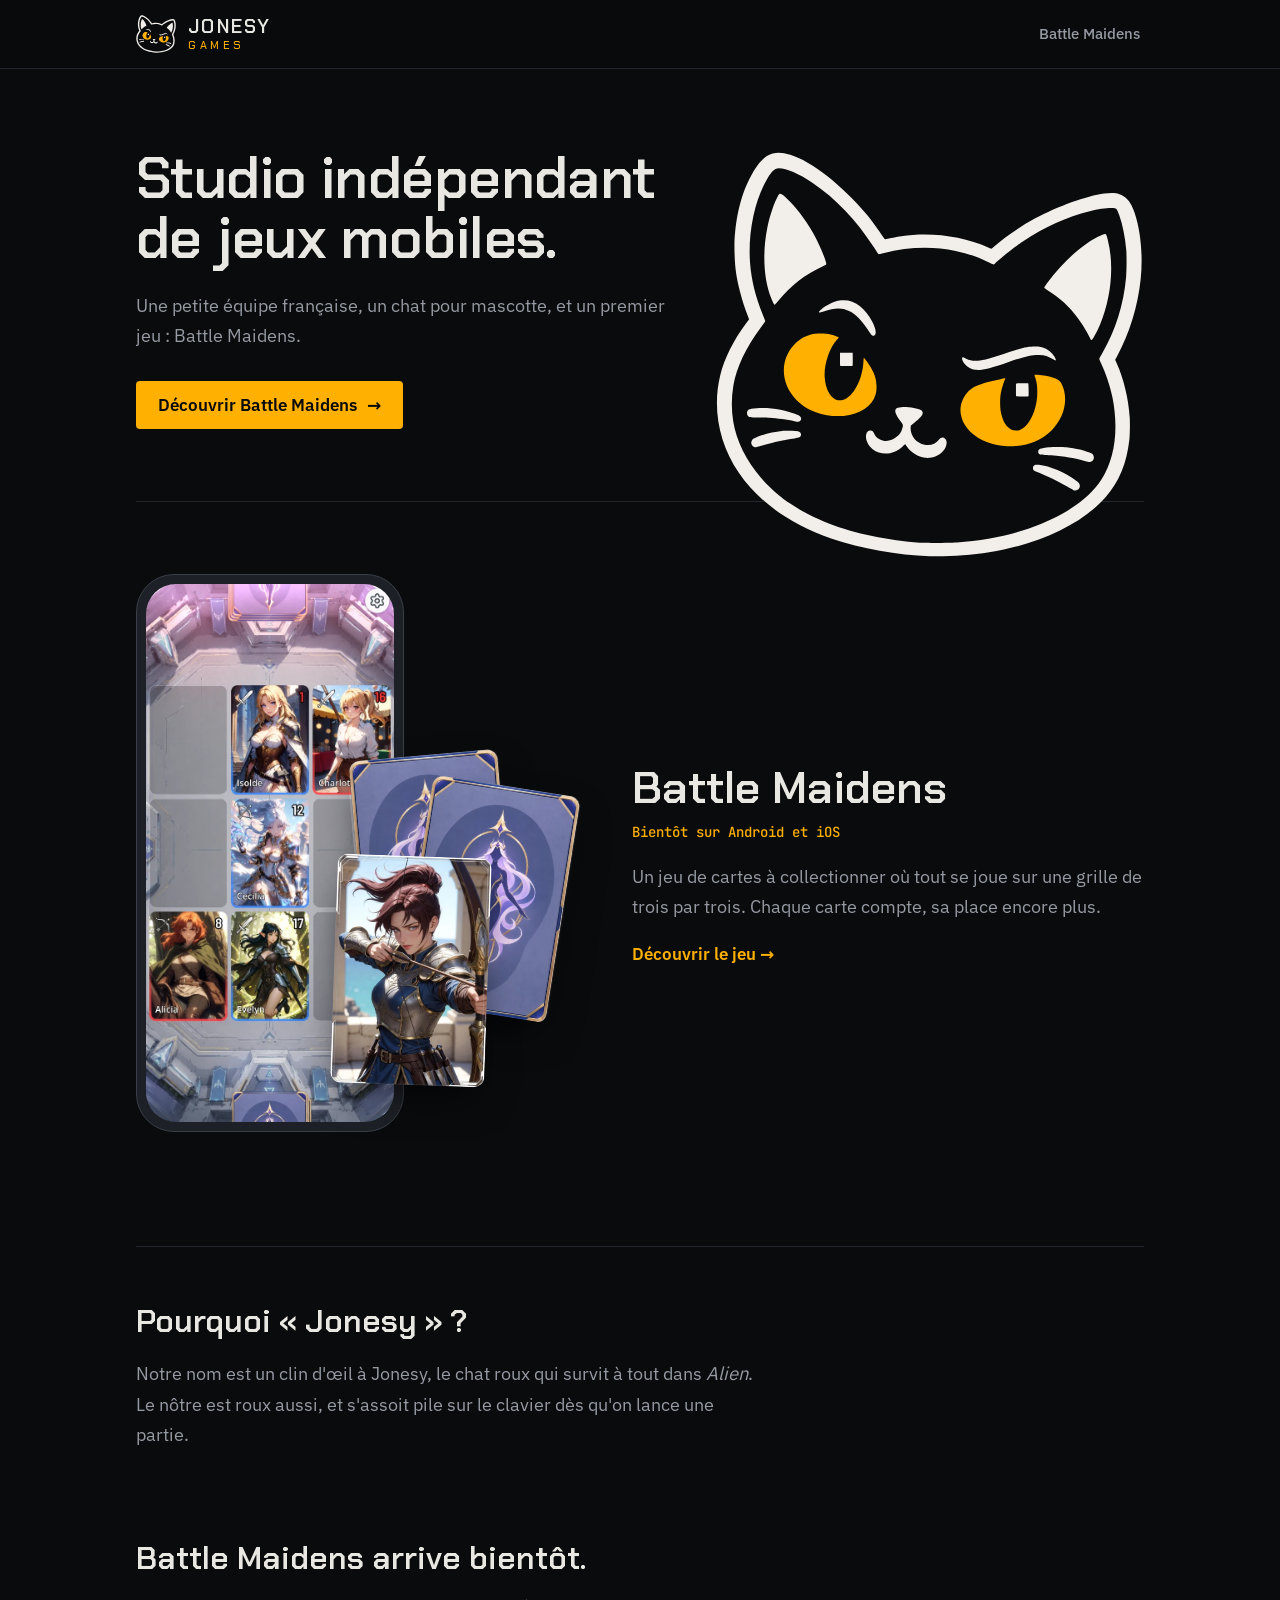
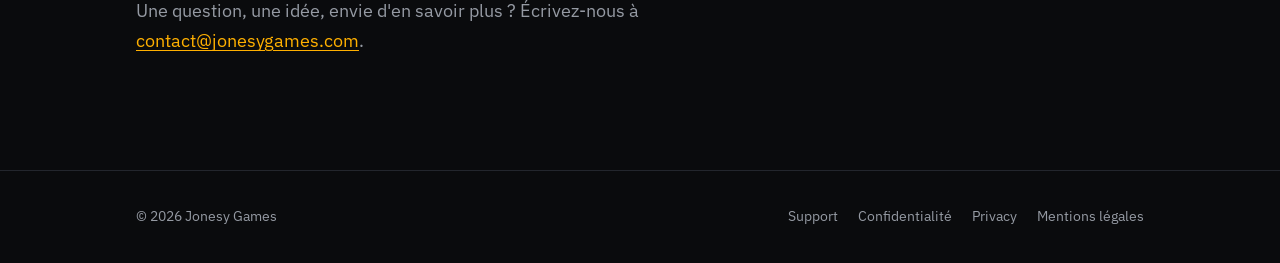
==== commit 8276bd52: "Page 404 avec le chat, textes de l'accueil retouchés - 404 : le chat et une blague dans sa voix, bou" ====
--- a/index.html
+++ b/index.html
@@ -31,10 +31,10 @@
     <section class="hero">
       <div>
         <h1>Studio indépendant de jeux mobiles.</h1>
-        <p class="lead">Une petite équipe française, un chat noir qui pousse les claviers du bureau, et un premier jeu : Battle Maidens, bientôt sur Android et iOS.</p>
+        <p class="lead">Une petite équipe française, un chat pour mascotte, et un premier jeu : Battle Maidens.</p>
         <a class="button" href="#battle-maidens">Découvrir Battle Maidens <span aria-hidden="true">→</span></a>
       </div>
-      <svg class="hero-cat" xmlns="http://www.w3.org/2000/svg" viewBox="163 182 919 874" role="img" aria-label="Jonesy, le chat noir mascotte du studio">
+      <svg class="hero-cat" xmlns="http://www.w3.org/2000/svg" viewBox="163 182 919 874" role="img" aria-label="Le chat, mascotte du studio">
         <path fill="#0A0B0D" d="M625.5 1047.7C579.6 1046.2 530.7 1039.7 481.2 1028.5C380.6 1005.7 304.2 965.7 247.6 906.2C214.0 871.0 188.1 823.9 178.2 779.9C164.7 719.8 170.9 667.8 198.2 611.8C207.8 592.1 219.8 572.6 233.6 554.3C241.4 544.0 241.3 544.5 237.5 535.0C224.3 501.7 214.4 463.8 211.0 433.8C208.7 412.6 208.0 383.1 209.4 367.0C212.3 335.0 216.6 312.0 224.6 285.6C232.2 260.3 246.7 230.9 259.7 214.2C264.5 208.2 274.1 199.2 278.9 196.4C292.1 188.6 303.8 187.9 324.0 194.0C368.6 207.5 435.3 259.6 486.3 320.8C496.2 332.7 513.5 356.3 522.2 369.8C525.3 374.5 525.8 375.0 528.5 375.0C529.7 375.0 531.5 374.8 532.5 374.5C539.9 372.3 567.2 367.7 580.5 366.3C635.9 360.6 697.4 370.3 747.9 392.7C755.6 396.2 756.9 396.0 762.2 391.4C786.1 370.2 818.6 347.8 851.2 330.0C908.9 298.6 988.0 272.9 1017.3 276.0C1027.5 277.1 1035.0 280.6 1042.6 287.9C1049.5 294.6 1054.7 304.1 1059.8 319.2C1072.5 357.5 1077.3 409.1 1072.5 455.0C1066.2 514.2 1049.4 569.6 1022.3 619.7C1016.9 629.9 1016.9 629.9 1021.0 638.9C1039.4 679.4 1050.3 732.9 1049.3 777.7C1048.1 834.7 1030.8 883.1 997.8 921.3C949.1 977.9 854.3 1022.8 748.8 1039.2C708.3 1045.5 660.5 1048.8 625.5 1047.7Z"/>
         <path fill="#F2EFEA" fill-rule="evenodd" d="M623.5 1049.7C555.4 1047.5 476.8 1033.5 414.8 1012.5C328.5 983.3 258.2 933.5 216.4 872.0C173.5 808.9 159.1 733.8 176.3 663.0C184.7 628.5 205.2 587.3 231.3 552.8C234.6 548.4 237.5 544.5 237.7 544.1C237.9 543.7 237.0 540.9 235.5 537.1C222.3 503.7 212.4 465.8 209.0 435.8C206.7 414.4 205.9 381.5 207.4 365.0C210.3 332.8 214.6 310.0 222.6 283.6C230.2 258.3 244.7 228.9 257.7 212.2C262.5 206.2 272.1 197.2 276.9 194.4C290.5 186.3 304.8 185.6 326.0 192.0C370.6 205.5 437.3 257.6 488.3 318.8C498.3 330.8 515.7 354.6 524.4 368.1C527.7 373.1 527.8 373.2 531.3 372.3C536.5 371.0 554.5 367.5 563.0 366.3C625.9 356.9 693.8 365.8 749.9 390.7C752.7 392.0 755.3 393.0 755.5 393.0C755.8 393.0 757.9 391.4 760.2 389.4C784.1 368.2 816.6 345.8 849.2 328.0C895.8 302.6 959.6 279.6 996.6 274.8C1020.4 271.7 1032.8 274.6 1044.6 285.9C1051.5 292.6 1056.7 302.1 1061.8 317.2C1074.6 355.9 1079.5 409.5 1074.5 457.0C1068.2 516.8 1051.4 571.4 1023.5 623.4L1019.9 630.0L1023.4 637.9C1038.5 671.9 1048.3 712.8 1051.0 753.4C1051.8 764.2 1051.4 790.6 1050.3 800.2C1044.7 850.7 1028.7 889.8 999.8 923.3C951.1 979.9 856.3 1024.8 750.8 1041.2C709.4 1047.6 661.0 1050.9 623.5 1049.7ZM681.8 1020.3C736.8 1016.4 791.4 1005.8 835.8 990.4C909.4 964.7 964.2 927.7 990.9 885.4C1019.3 840.5 1027.5 779.6 1014.4 712.0C1009.7 687.5 999.7 657.8 987.8 633.0C986.8 631.0 986.0 628.8 986.0 628.3C986.0 627.7 988.7 622.5 992.0 616.8C1021.1 566.2 1038.0 512.3 1043.3 453.4C1044.4 441.3 1044.6 406.5 1043.6 395.8C1041.0 367.1 1035.9 342.0 1028.7 321.5C1024.9 310.8 1023.3 307.9 1020.8 307.1C1013.1 304.4 989.0 306.9 965.4 312.8C917.3 324.8 868.5 346.8 824.2 376.2C816.7 381.2 815.3 382.2 803.0 391.3C790.9 400.3 767.7 419.7 762.8 424.9C762.0 425.8 760.8 426.5 760.2 426.5C759.6 426.5 755.8 424.8 751.7 422.8C727.8 410.9 703.8 402.5 679.2 397.5C629.1 387.3 577.2 389.0 524.5 402.5C520.3 403.6 516.1 404.5 515.4 404.5C513.8 404.5 514.3 405.3 503.8 388.8C467.3 331.8 422.8 285.1 373.0 251.7C338.9 228.8 306.8 216.8 294.4 222.4C290.0 224.3 283.7 231.7 277.4 242.1C249.9 287.6 235.2 358.6 240.0 422.8C242.7 459.5 251.6 495.5 267.5 534.5C269.5 539.3 271.4 544.3 271.9 545.6C272.8 548.4 273.7 546.8 263.4 560.4C231.5 602.6 211.0 646.3 204.2 686.2C200.1 711.0 200.0 737.0 204.0 761.2C211.0 803.6 231.4 845.0 263.7 882.5C274.9 895.5 289.9 910.0 302.8 920.3C313.2 928.6 316.2 930.8 324.0 936.1C352.5 955.5 381.5 970.0 419.6 984.0C473.4 1003.7 552.3 1018.7 614.5 1021.2C625.0 1021.6 671.9 1021.0 681.8 1020.3ZM930.0 908.1C928.5 907.3 922.4 903.9 916.5 900.5C898.4 890.1 872.5 877.6 852.1 869.5C846.8 867.4 845.3 866.1 844.5 863.2C843.5 858.9 845.7 855.0 849.8 854.2C850.7 854.0 853.8 854.2 856.6 854.5C880.6 857.2 913.1 871.0 935.9 888.0C942.0 892.5 943.2 893.9 944.1 897.2C946.3 905.4 937.6 912.1 930.0 908.1ZM954.8 846.2C928.8 839.5 914.8 837.1 883.5 834.2C881.8 834.0 875.8 833.7 870.3 833.5C859.2 833.2 857.7 832.8 856.3 830.0C854.3 826.2 855.9 821.9 859.9 820.3C862.2 819.4 871.0 817.8 878.8 816.9C885.7 816.1 909.0 816.1 915.8 816.9C924.2 818.0 937.9 820.4 944.2 822.0C950.8 823.6 966.2 828.6 969.0 830.0C976.9 834.0 975.9 845.7 967.6 848.0C964.9 848.7 964.1 848.6 954.8 846.2ZM614.0 839.5C599.4 837.9 583.8 828.3 575.0 815.5C573.4 813.1 571.7 810.9 571.5 810.7C571.2 810.6 569.0 812.3 566.5 814.6C547.4 832.8 520.9 835.5 501.9 821.0C491.6 813.2 485.6 799.2 488.2 789.0C489.6 783.6 492.4 781.0 497.0 781.0C501.3 781.0 503.4 782.9 505.5 788.8C507.8 794.9 516.7 801.5 524.9 803.0C538.3 805.6 556.4 796.1 562.8 783.2C564.6 779.6 566.5 772.9 566.5 770.3C566.5 769.0 565.3 767.0 561.5 761.6C550.0 745.4 547.7 738.3 552.5 734.3C554.4 732.7 556.5 732.1 563.1 731.5C575.4 730.2 598.4 733.7 605.4 738.0C609.1 740.3 609.9 744.1 607.5 748.2C605.7 751.5 595.8 761.1 588.9 766.4C585.9 768.8 583.5 771.0 583.3 771.6C583.2 772.2 583.0 774.6 583.0 776.8C583.0 793.3 595.5 808.0 612.6 811.5C625.3 814.2 636.0 810.5 643.3 801.1C647.2 796.2 650.4 795.0 654.5 797.1C662.9 801.4 661.4 815.2 651.4 826.2C642.5 836.0 628.2 841.0 614.0 839.5ZM248.8 816.3C242.0 813.8 240.4 805.0 245.9 799.8C247.5 798.3 257.3 793.9 264.5 791.4C276.9 787.2 295.1 783.2 307.8 782.0C315.0 781.3 331.7 781.4 338.1 782.1C344.5 782.7 346.5 783.7 347.9 786.6C349.2 789.2 349.3 790.4 348.3 792.6C346.8 796.1 346.0 796.4 335.1 798.0C311.4 801.4 289.4 806.1 273.8 811.0C263.6 814.2 253.4 817.0 252.2 817.0C251.4 817.0 249.9 816.6 248.8 816.3ZM334.8 761.2C320.2 758.1 297.5 755.0 281.6 754.0C277.3 753.7 266.4 753.5 257.5 753.5C239.1 753.4 238.1 753.3 235.3 749.9C232.2 746.0 233.2 739.0 237.3 736.5C239.4 735.1 244.7 734.2 254.1 733.5C282.8 731.4 314.8 736.6 341.0 747.7C348.1 750.7 350.6 754.5 348.3 759.0C346.3 762.8 343.9 763.2 334.8 761.2ZM808.3 708.2C808.1 708.0 808.0 701.8 808.0 694.5L808.0 681.1L809.9 680.8C812.5 680.4 833.6 680.4 834.3 680.9C835.0 681.3 835.5 706.8 834.8 707.9C834.4 708.6 809.0 708.8 808.3 708.2ZM721.7 651.5C715.2 650.6 709.4 648.2 704.2 644.4C696.0 638.3 690.0 626.5 694.2 624.8C694.6 624.7 697.5 625.8 700.6 627.2C708.9 631.2 713.2 632.2 721.8 632.2C733.9 632.1 747.2 628.9 781.8 617.5C821.6 604.4 832.4 601.8 848.5 601.8C859.2 601.8 862.7 602.5 870.8 606.2C878.9 610.1 888.0 618.7 891.8 626.3C894.7 632.1 893.5 632.9 887.5 629.1C877.3 622.5 869.6 620.1 857.5 619.7C842.0 619.1 827.5 622.5 791.0 635.3C753.3 648.5 733.5 653.2 721.7 651.5ZM432.6 642.8C432.2 642.3 432.0 638.2 432.1 628.7L432.2 615.2L445.8 615.2L459.2 615.2L459.4 628.7C459.5 638.2 459.3 642.3 458.9 642.8C458.5 643.4 455.8 643.5 445.8 643.5C435.7 643.5 433.0 643.4 432.6 642.8ZM968.1 587.4C967.8 587.0 966.9 585.3 966.1 583.5C961.5 573.3 949.9 554.0 941.5 542.8C922.2 516.7 902.1 498.2 875.4 481.7C871.0 478.9 868.5 477.1 868.5 476.5C868.5 475.5 870.3 472.6 876.0 464.7C899.5 432.4 931.5 400.6 959.5 381.7C975.5 370.9 994.7 361.1 998.9 361.6C1000.6 361.8 1001.7 364.4 1004.2 374.0C1018.1 428.0 1011.7 497.0 987.3 555.7C981.2 570.3 971.4 588.0 969.3 588.0C968.9 588.0 968.4 587.7 968.1 587.4ZM501.0 578.1C499.7 577.5 497.7 575.0 492.7 567.5C482.5 552.6 478.3 547.3 471.3 540.2C463.9 532.8 459.4 529.6 451.4 525.7C436.1 518.4 420.8 518.7 396.9 526.9C389.1 529.5 388.4 529.7 387.7 528.9C386.7 527.9 387.3 527.0 391.4 523.4C401.9 514.0 417.3 506.4 430.8 503.7C457.9 498.3 484.5 515.7 501.7 550.0C509.0 564.4 510.5 575.7 505.5 578.2C503.7 579.2 503.1 579.2 501.0 578.1ZM290.8 510.7C288.9 507.6 287.7 505.0 285.1 498.4C269.2 458.5 266.0 401.6 276.8 348.5C282.0 322.6 291.0 295.8 299.6 280.3C301.9 276.1 302.6 275.5 304.8 275.5C309.8 275.5 329.7 295.3 346.3 316.5C368.1 344.5 386.2 377.3 398.5 410.8C401.2 418.2 403.2 425.0 402.9 426.3C402.8 426.8 400.2 428.2 395.8 430.2C357.8 447.3 326.1 472.1 298.2 506.7C295.7 509.8 293.4 512.3 292.9 512.4C292.4 512.5 291.6 511.9 290.8 510.7Z"/>
         <path fill="#FFB000" fill-rule="evenodd" d="M783.2 814.5C748.9 810.9 719.6 796.7 703.9 776.2C695.9 765.6 692.3 757.7 690.2 746.2C687.5 731.3 692.3 714.1 702.5 701.9C715.0 686.9 727.9 681.5 776.9 671.0C782.0 669.9 784.7 669.5 785.0 669.8C785.4 670.2 784.9 671.6 783.8 674.0C780.3 681.6 776.4 696.4 774.9 707.0C773.8 715.1 774.1 732.6 775.4 739.5C778.8 757.0 783.3 766.9 791.3 774.5C797.1 780.0 800.2 781.2 807.5 781.2C813.1 781.2 813.3 781.2 817.2 779.4C825.4 775.5 830.4 770.8 836.6 761.5C847.5 745.1 853.6 722.4 853.6 699.0C853.6 685.3 852.4 677.7 848.7 667.1C846.8 661.9 846.9 661.9 853.6 662.2C878.9 663.7 899.2 670.5 904.3 679.3C906.5 683.1 909.8 691.6 910.9 696.3C917.8 725.4 907.6 757.3 884.0 781.0C865.6 799.6 837.4 812.0 807.8 814.5C800.8 815.1 789.0 815.1 783.2 814.5ZM415.3 750.0C386.2 747.6 358.7 735.5 340.0 717.0C305.0 682.2 302.7 630.9 334.7 597.6C346.9 584.9 360.8 577.5 377.8 574.7C383.8 573.7 398.0 573.5 403.5 574.5C414.0 576.2 428.7 580.7 429.3 582.3C429.5 582.7 427.9 584.8 425.9 587.0C409.3 605.2 397.3 642.0 399.5 668.1C401.4 692.0 409.7 708.6 422.5 714.7C426.7 716.7 433.6 717.1 438.3 715.8C460.8 709.3 480.4 672.3 482.3 632.6C482.5 629.0 482.8 626.0 483.0 626.0C484.0 626.0 493.9 639.6 497.8 646.3C506.7 661.7 510.1 673.3 510.2 687.8C510.3 698.4 508.9 704.6 504.7 713.1C491.9 738.7 456.5 753.3 415.3 750.0Z"/>
@@ -60,7 +60,7 @@
 
     <section class="about">
       <h2>Pourquoi « Jonesy » ?</h2>
-      <p class="lead">Notre nom est un clin d'œil à Jonesy, le chat qui survit à tout dans <i>Alien</i>. Le nôtre se contente de pousser les claviers du bord du bureau.</p>
+      <p class="lead">Notre nom est un clin d'œil à Jonesy, le chat roux qui survit à tout dans <i>Alien</i>. Le nôtre est roux aussi, et s'assoit pile sur le clavier dès qu'on lance une partie.</p>
     </section>
 
     <section class="closing">
--- a/style.css
+++ b/style.css
@@ -330,3 +330,8 @@
 /* L'ancre du bouton ne doit pas finir sous l'en-tête collant */
 #battle-maidens { scroll-margin-top: 72px; }
 @media (prefers-reduced-motion: no-preference) { html { scroll-behavior: smooth; } }
+
+/* Page 404 */
+.lost { display: grid; grid-template-columns: minmax(0, 260px) 1fr; align-items: center; gap: 48px; min-height: 60vh; }
+.lost-cat { width: 100%; height: auto; }
+@media (max-width: 760px) { .lost { grid-template-columns: 1fr; gap: 24px; min-height: 0; } .lost-cat { max-width: 160px; } }
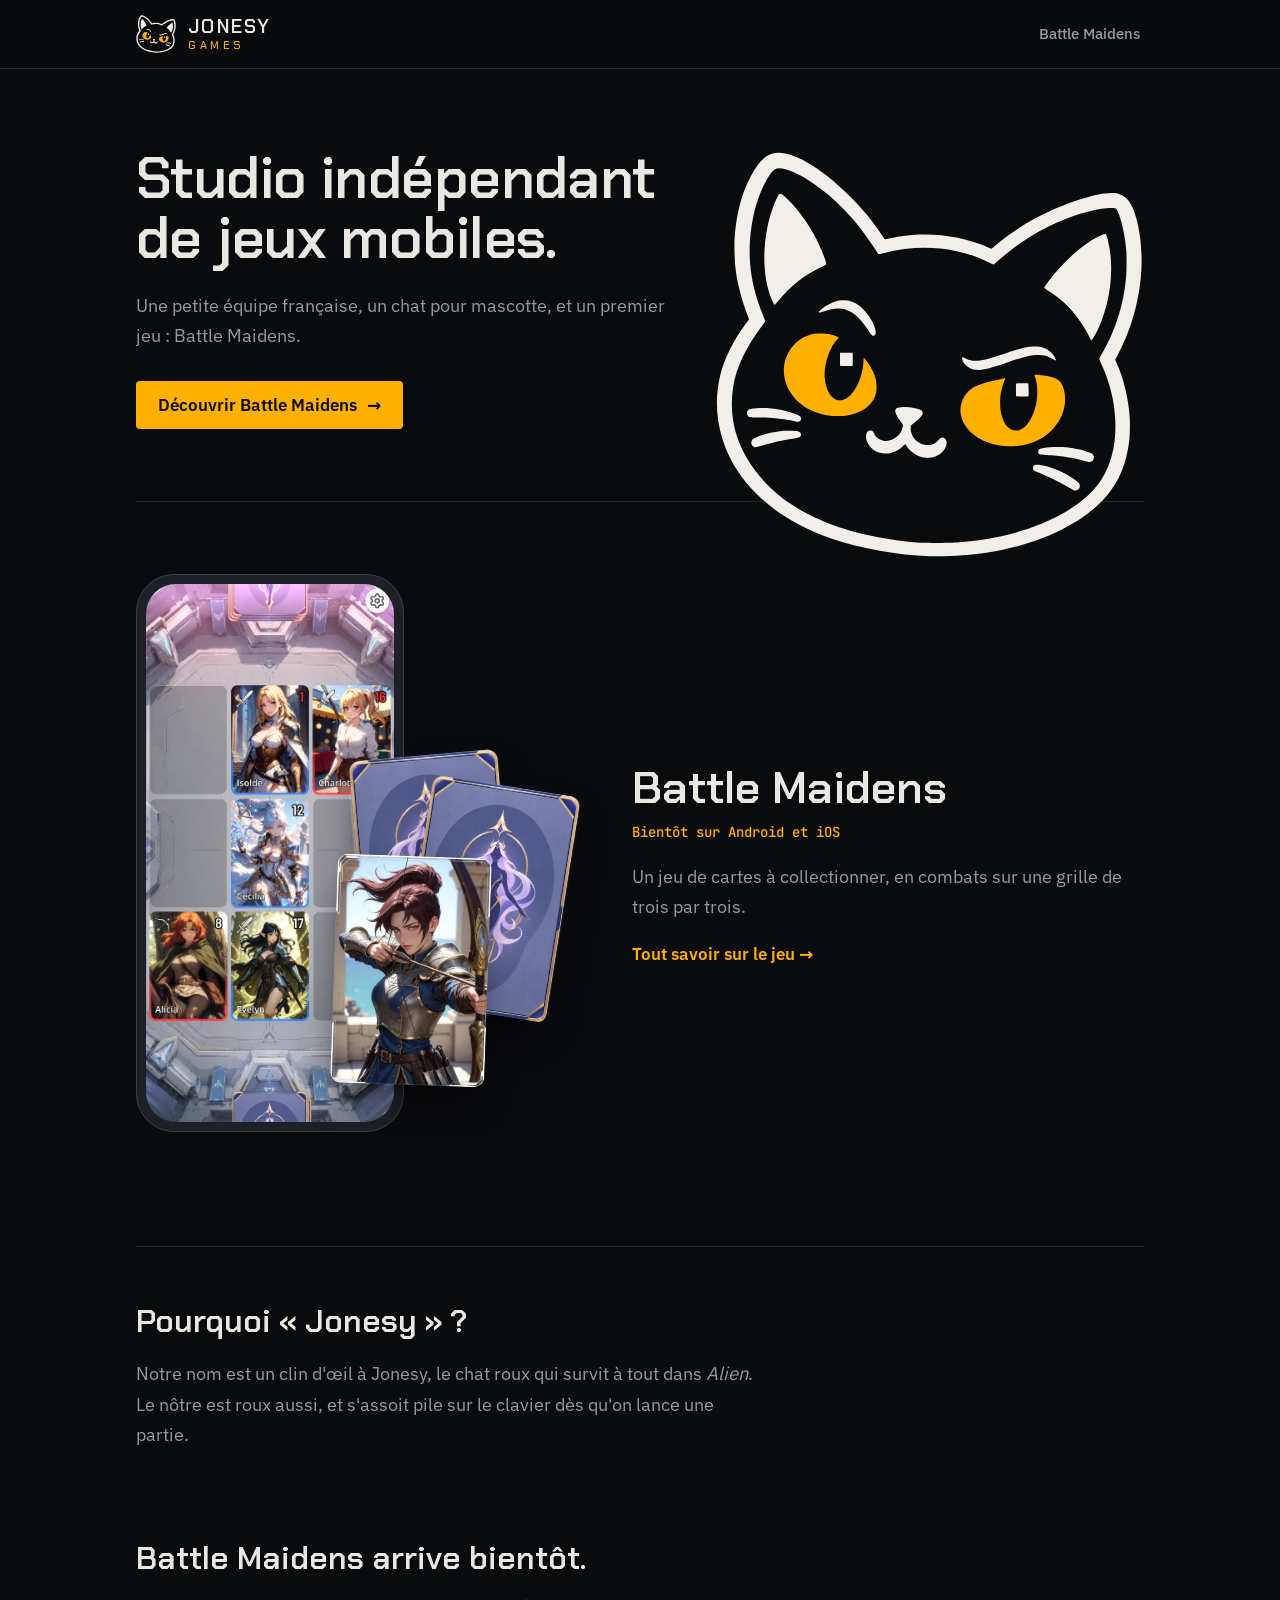
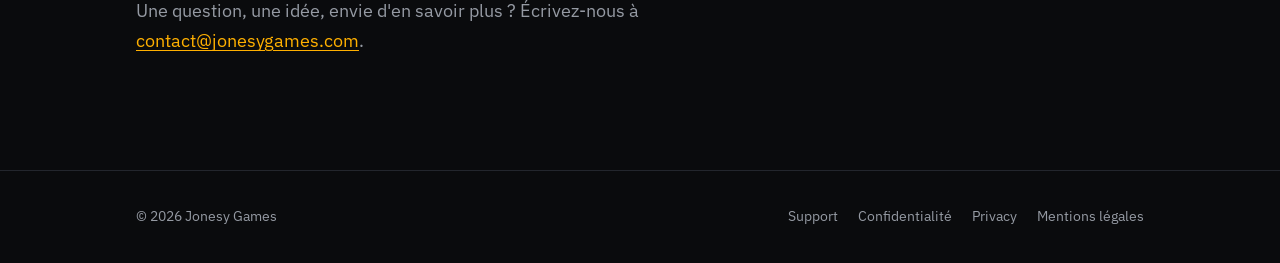
==== commit 22aef8fc: "Amélioration des descriptions du jeu Battle Maidens sur la page d'accueil" ====
--- a/index.html
+++ b/index.html
@@ -53,8 +53,8 @@
       <div>
         <h2>Battle Maidens</h2>
         <p class="status">Bientôt sur Android et iOS</p>
-        <p class="lead">Un jeu de cartes à collectionner où tout se joue sur une grille de trois par trois. Chaque carte compte, sa place encore plus.</p>
-        <p><a class="more" href="/battle-maidens/">Découvrir le jeu <span aria-hidden="true">→</span></a></p>
+        <p class="lead">Un jeu de cartes à collectionner, en combats sur une grille de trois par trois.</p>
+        <p><a class="more" href="/battle-maidens/">Tout savoir sur le jeu <span aria-hidden="true">→</span></a></p>
       </div>
     </section>
 
